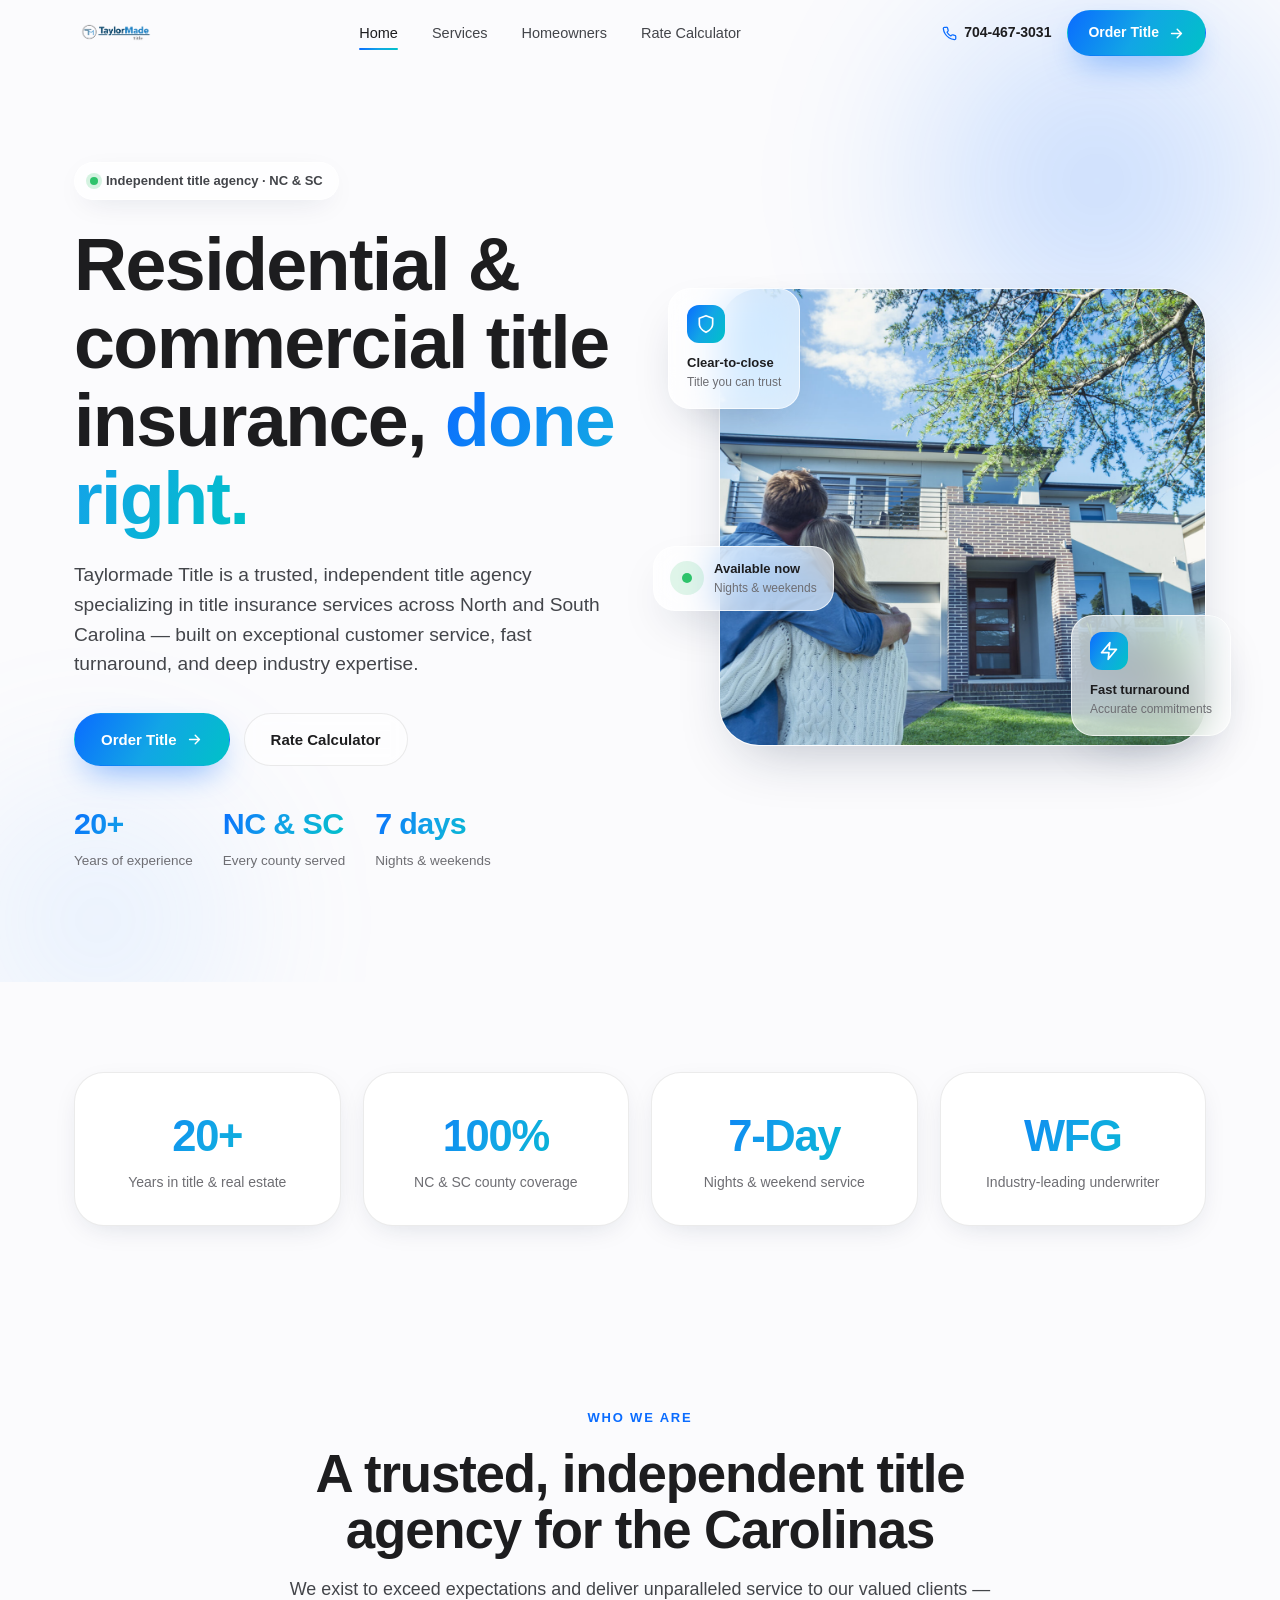
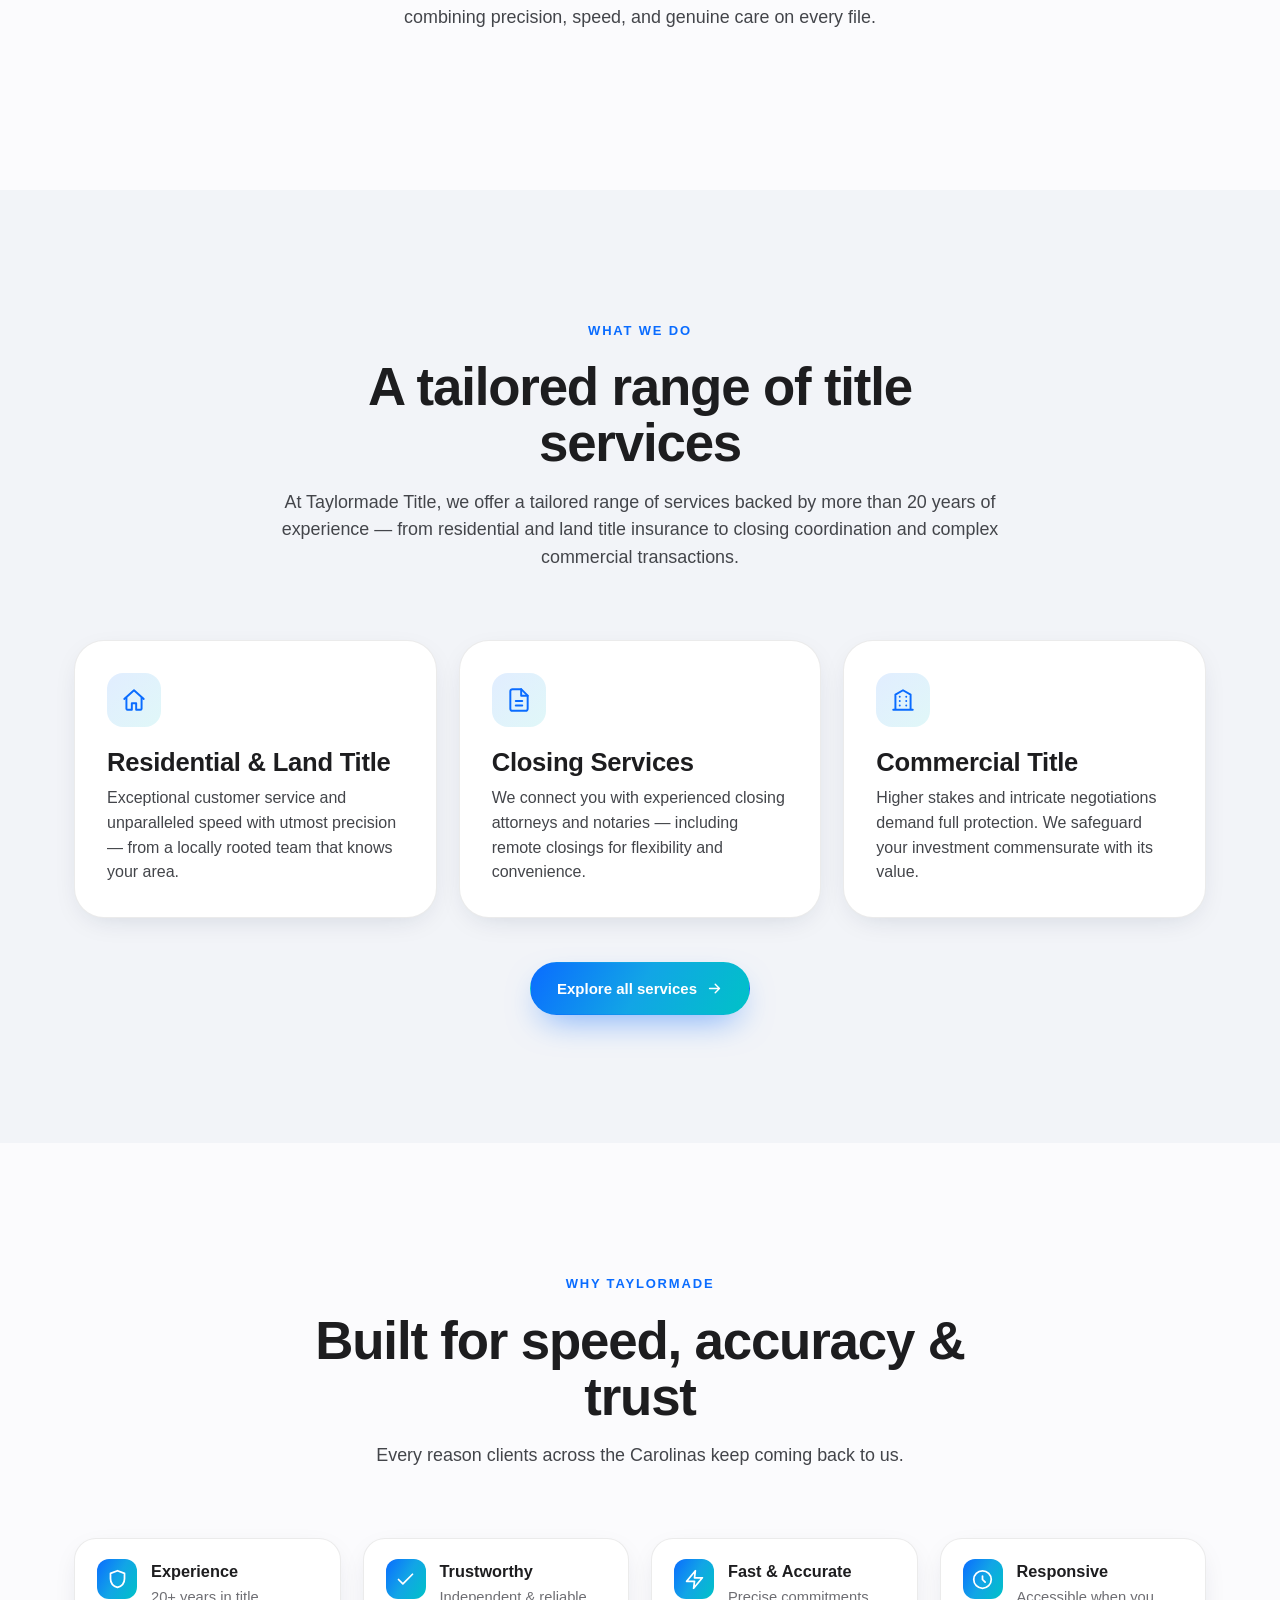
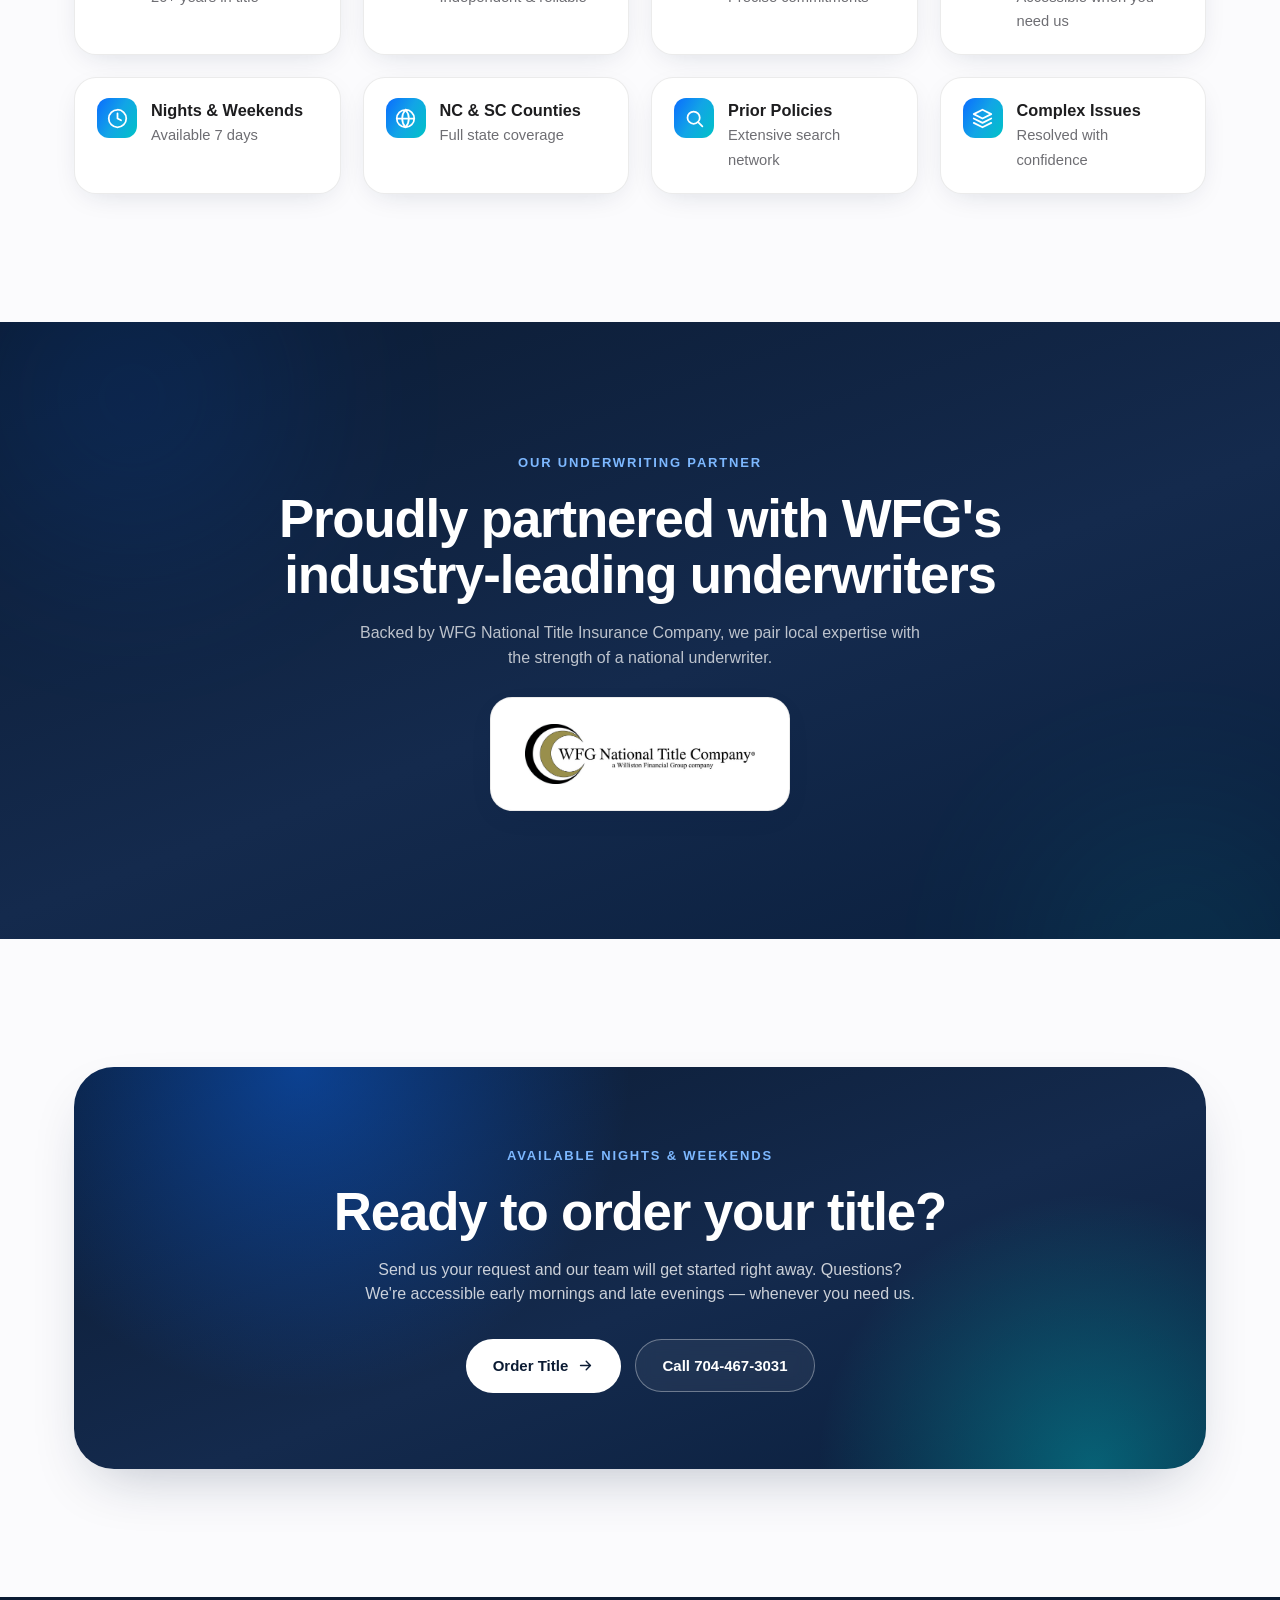
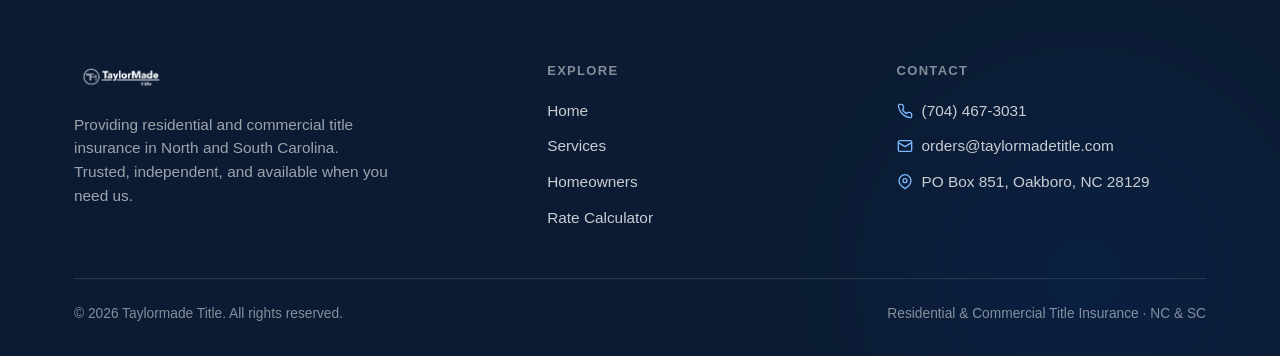
==== index.html @ fa23f87e "Rebuild Taylormade Title site — Apple aesthetic, floating dynamic cards Modern static rebuild of tay" ====
<!DOCTYPE html>
<html lang="en">
<head>
<meta charset="UTF-8" />
<meta name="viewport" content="width=device-width, initial-scale=1.0" />
<title>Taylormade Title — Residential &amp; Commercial Title Insurance in NC &amp; SC</title>
<meta name="description" content="Taylormade Title is a trusted, independent title agency providing residential and commercial title insurance across North and South Carolina. Fast, accurate, and available nights and weekends." />
<link rel="preconnect" href="https://rates.wfgnationaltitle.com" />
<link rel="icon" href="assets/img/logo.png" />
<link rel="stylesheet" href="assets/css/style.css" />
</head>
<body>

<!-- NAV -->
<header class="nav">
  <div class="nav__inner">
    <a href="index.html" class="nav__logo" aria-label="Taylormade Title home">
      <img src="assets/img/logo-trans.png" alt="Taylormade Title" />
    </a>
    <nav class="nav__links">
      <a href="index.html" class="active">Home</a>
      <a href="services.html">Services</a>
      <a href="homeowners.html">Homeowners</a>
      <a href="https://rates.wfgnationaltitle.com/" target="_blank" rel="noopener">Rate Calculator</a>
    </nav>
    <div class="nav__cta">
      <a href="tel:7044673031" class="nav__phone">
        <svg viewBox="0 0 24 24" fill="none" stroke="currentColor" stroke-width="2" stroke-linecap="round" stroke-linejoin="round"><path d="M22 16.92v3a2 2 0 0 1-2.18 2 19.79 19.79 0 0 1-8.63-3.07 19.5 19.5 0 0 1-6-6 19.79 19.79 0 0 1-3.07-8.67A2 2 0 0 1 4.11 2h3a2 2 0 0 1 2 1.72 12.84 12.84 0 0 0 .7 2.81 2 2 0 0 1-.45 2.11L8.09 9.91a16 16 0 0 0 6 6l1.27-1.27a2 2 0 0 1 2.11-.45 12.84 12.84 0 0 0 2.81.7A2 2 0 0 1 22 16.92z"/></svg>
        704-467-3031
      </a>
      <a href="mailto:orders@taylormadetitle.com?subject=New Title Request Taylormade Title" class="btn btn--primary btn--sm">
        Order Title
        <svg viewBox="0 0 24 24" fill="none" stroke="currentColor" stroke-width="2" stroke-linecap="round" stroke-linejoin="round"><path d="M5 12h14M13 6l6 6-6 6"/></svg>
      </a>
      <button class="nav__burger" aria-label="Menu"><span></span><span></span><span></span></button>
    </div>
  </div>
</header>

<div class="mobile-menu">
  <a href="index.html">Home</a>
  <a href="services.html">Services</a>
  <a href="homeowners.html">Homeowners</a>
  <a href="https://rates.wfgnationaltitle.com/" target="_blank" rel="noopener">Rate Calculator</a>
  <a href="tel:7044673031">Call 704-467-3031</a>
  <a href="mailto:orders@taylormadetitle.com?subject=New Title Request Taylormade Title" class="btn btn--primary">Order Title</a>
</div>

<!-- HERO -->
<section class="hero">
  <div class="blob blob--a anim-float" style="top:-8%;right:-6%;"></div>
  <div class="blob blob--c anim-float delay" style="bottom:-14%;left:-8%;"></div>
  <div class="wrap">
    <div class="hero__grid">
      <div class="hero__copy" data-reveal>
        <span class="hero__badge"><span class="dot"></span>Independent title agency · NC &amp; SC</span>
        <h1>Residential &amp; commercial title insurance, <span class="text-grad">done right.</span></h1>
        <p class="hero__sub">Taylormade Title is a trusted, independent title agency specializing in title insurance services across North and South Carolina — built on exceptional customer service, fast turnaround, and deep industry expertise.</p>
        <div class="hero__actions">
          <a href="mailto:orders@taylormadetitle.com?subject=New Title Request Taylormade Title" class="btn btn--primary">
            Order Title
            <svg viewBox="0 0 24 24" fill="none" stroke="currentColor" stroke-width="2" stroke-linecap="round" stroke-linejoin="round"><path d="M5 12h14M13 6l6 6-6 6"/></svg>
          </a>
          <a href="https://rates.wfgnationaltitle.com/" target="_blank" rel="noopener" class="btn btn--ghost">Rate Calculator</a>
        </div>
        <div class="hero__meta">
          <div class="stat"><b class="text-grad">20+</b><span>Years of experience</span></div>
          <div class="stat"><b class="text-grad">NC &amp; SC</b><span>Every county served</span></div>
          <div class="stat"><b class="text-grad">7 days</b><span>Nights &amp; weekends</span></div>
        </div>
      </div>

      <div class="hero__visual d2" data-reveal>
        <div class="hero__img-card" data-parallax="14">
          <img src="assets/img/hero-house.jpg" alt="Couple standing in front of their new home" />
        </div>
        <div class="float-card fc-1 anim-float" data-parallax="26">
          <div class="fc-ico"><svg viewBox="0 0 24 24" fill="none" stroke="currentColor" stroke-width="2" stroke-linecap="round" stroke-linejoin="round"><path d="M12 22s8-4 8-10V5l-8-3-8 3v7c0 6 8 10 8 10z"/></svg></div>
          <div class="fc-title">Clear-to-close</div>
          <div class="fc-sub">Title you can trust</div>
        </div>
        <div class="float-card fc-2 anim-float delay" data-parallax="22">
          <div class="fc-ico"><svg viewBox="0 0 24 24" fill="none" stroke="currentColor" stroke-width="2" stroke-linecap="round" stroke-linejoin="round"><path d="M13 2 3 14h9l-1 8 10-12h-9l1-8z"/></svg></div>
          <div class="fc-title">Fast turnaround</div>
          <div class="fc-sub">Accurate commitments</div>
        </div>
        <div class="float-card fc-3 anim-float" data-parallax="18">
          <div class="pulse"><i></i></div>
          <div><div class="fc-title">Available now</div><div class="fc-sub">Nights &amp; weekends</div></div>
        </div>
      </div>
    </div>
  </div>
</section>

<!-- TRUST STATS -->
<section class="section section--tight">
  <div class="wrap">
    <div class="stats">
      <div class="stat-card" data-reveal><b class="text-grad">20+</b><span>Years in title &amp; real estate</span></div>
      <div class="stat-card d1" data-reveal><b class="text-grad">100%</b><span>NC &amp; SC county coverage</span></div>
      <div class="stat-card d2" data-reveal><b class="text-grad">7-Day</b><span>Nights &amp; weekend service</span></div>
      <div class="stat-card d3" data-reveal><b class="text-grad">WFG</b><span>Industry-leading underwriter</span></div>
    </div>
  </div>
</section>

<!-- INTRO / MISSION -->
<section class="section section--tight">
  <div class="wrap">
    <div class="section-head" data-reveal>
      <span class="eyebrow">Who we are</span>
      <h2>A trusted, independent title agency for the Carolinas</h2>
      <p>We exist to exceed expectations and deliver unparalleled service to our valued clients — combining precision, speed, and genuine care on every file.</p>
    </div>
  </div>
</section>

<!-- SERVICES PREVIEW -->
<section class="section" style="background:var(--bg-2);">
  <div class="wrap">
    <div class="section-head" data-reveal>
      <span class="eyebrow">What we do</span>
      <h2>A tailored range of title services</h2>
      <p>At Taylormade Title, we offer a tailored range of services backed by more than 20 years of experience — from residential and land title insurance to closing coordination and complex commercial transactions.</p>
    </div>
    <div class="grid grid-3">
      <a href="services.html" class="card" data-reveal>
        <div class="card__ico"><svg viewBox="0 0 24 24" fill="none" stroke="currentColor" stroke-width="1.8" stroke-linecap="round" stroke-linejoin="round"><path d="m3 11 9-8 9 8"/><path d="M5 10v10a1 1 0 0 0 1 1h4v-6h4v6h4a1 1 0 0 0 1-1V10"/></svg></div>
        <h3>Residential &amp; Land Title</h3>
        <p>Exceptional customer service and unparalleled speed with utmost precision — from a locally rooted team that knows your area.</p>
      </a>
      <a href="services.html" class="card d1" data-reveal>
        <div class="card__ico"><svg viewBox="0 0 24 24" fill="none" stroke="currentColor" stroke-width="1.8" stroke-linecap="round" stroke-linejoin="round"><path d="M14 2H6a2 2 0 0 0-2 2v16a2 2 0 0 0 2 2h12a2 2 0 0 0 2-2V8z"/><path d="M14 2v6h6M9 13h6M9 17h6"/></svg></div>
        <h3>Closing Services</h3>
        <p>We connect you with experienced closing attorneys and notaries — including remote closings for flexibility and convenience.</p>
      </a>
      <a href="services.html" class="card d2" data-reveal>
        <div class="card__ico"><svg viewBox="0 0 24 24" fill="none" stroke="currentColor" stroke-width="1.8" stroke-linecap="round" stroke-linejoin="round"><path d="M3 21h18M5 21V7l7-4 7 4v14M9 9h.01M15 9h.01M9 13h.01M15 13h.01M9 17h.01M15 17h.01"/></svg></div>
        <h3>Commercial Title</h3>
        <p>Higher stakes and intricate negotiations demand full protection. We safeguard your investment commensurate with its value.</p>
      </a>
    </div>
    <div style="text-align:center;margin-top:44px;" data-reveal>
      <a href="services.html" class="btn btn--primary">Explore all services
        <svg viewBox="0 0 24 24" fill="none" stroke="currentColor" stroke-width="2" stroke-linecap="round" stroke-linejoin="round"><path d="M5 12h14M13 6l6 6-6 6"/></svg>
      </a>
    </div>
  </div>
</section>

<!-- WHY CHOOSE -->
<section class="section">
  <div class="wrap">
    <div class="section-head" data-reveal>
      <span class="eyebrow">Why Taylormade</span>
      <h2>Built for speed, accuracy &amp; trust</h2>
      <p>Every reason clients across the Carolinas keep coming back to us.</p>
    </div>
    <div class="grid grid-4">
      <div class="feature" data-reveal>
        <div class="feature__ico"><svg viewBox="0 0 24 24" fill="none" stroke="currentColor" stroke-width="2" stroke-linecap="round" stroke-linejoin="round"><path d="M12 2 4 5v6c0 5 3.4 8.6 8 10 4.6-1.4 8-5 8-10V5l-8-3z"/></svg></div>
        <div><b>Experience</b><span>20+ years in title</span></div>
      </div>
      <div class="feature d1" data-reveal>
        <div class="feature__ico"><svg viewBox="0 0 24 24" fill="none" stroke="currentColor" stroke-width="2" stroke-linecap="round" stroke-linejoin="round"><path d="M20 6 9 17l-5-5"/></svg></div>
        <div><b>Trustworthy</b><span>Independent &amp; reliable</span></div>
      </div>
      <div class="feature d2" data-reveal>
        <div class="feature__ico"><svg viewBox="0 0 24 24" fill="none" stroke="currentColor" stroke-width="2" stroke-linecap="round" stroke-linejoin="round"><path d="M13 2 3 14h9l-1 8 10-12h-9l1-8z"/></svg></div>
        <div><b>Fast &amp; Accurate</b><span>Precise commitments</span></div>
      </div>
      <div class="feature d3" data-reveal>
        <div class="feature__ico"><svg viewBox="0 0 24 24" fill="none" stroke="currentColor" stroke-width="2" stroke-linecap="round" stroke-linejoin="round"><path d="M12 8v4l3 3M12 22a10 10 0 1 0 0-20 10 10 0 0 0 0 20z"/></svg></div>
        <div><b>Responsive</b><span>Accessible when you need us</span></div>
      </div>
      <div class="feature" data-reveal>
        <div class="feature__ico"><svg viewBox="0 0 24 24" fill="none" stroke="currentColor" stroke-width="2" stroke-linecap="round" stroke-linejoin="round"><path d="M12 2a10 10 0 1 0 0 20 10 10 0 0 0 0-20zM12 6v6l4 2"/></svg></div>
        <div><b>Nights &amp; Weekends</b><span>Available 7 days</span></div>
      </div>
      <div class="feature d1" data-reveal>
        <div class="feature__ico"><svg viewBox="0 0 24 24" fill="none" stroke="currentColor" stroke-width="2" stroke-linecap="round" stroke-linejoin="round"><path d="M12 2a10 10 0 1 0 0 20 10 10 0 0 0 0-20zM2 12h20M12 2a15 15 0 0 1 0 20 15 15 0 0 1 0-20z"/></svg></div>
        <div><b>NC &amp; SC Counties</b><span>Full state coverage</span></div>
      </div>
      <div class="feature d2" data-reveal>
        <div class="feature__ico"><svg viewBox="0 0 24 24" fill="none" stroke="currentColor" stroke-width="2" stroke-linecap="round" stroke-linejoin="round"><circle cx="11" cy="11" r="7"/><path d="m21 21-4.3-4.3"/></svg></div>
        <div><b>Prior Policies</b><span>Extensive search network</span></div>
      </div>
      <div class="feature d3" data-reveal>
        <div class="feature__ico"><svg viewBox="0 0 24 24" fill="none" stroke="currentColor" stroke-width="2" stroke-linecap="round" stroke-linejoin="round"><path d="M12 2 2 7l10 5 10-5-10-5zM2 17l10 5 10-5M2 12l10 5 10-5"/></svg></div>
        <div><b>Complex Issues</b><span>Resolved with confidence</span></div>
      </div>
    </div>
  </div>
</section>

<!-- WFG PARTNER -->
<section class="section band">
  <div class="blob blob--a" style="top:-30%;left:-10%;opacity:.3;"></div>
  <div class="blob blob--b" style="bottom:-40%;right:-10%;opacity:.3;"></div>
  <div class="wrap">
    <div class="partner" data-reveal>
      <span class="eyebrow eyebrow--light">Our underwriting partner</span>
      <h2>Proudly partnered with WFG's<br>industry-leading underwriters</h2>
      <p style="max-width:560px;margin:18px auto 0;">Backed by WFG National Title Insurance Company, we pair local expertise with the strength of a national underwriter.</p>
      <div class="partner__logo"><img src="assets/img/wfg.jpg" alt="WFG National Title Insurance Company" /></div>
    </div>
  </div>
</section>

<!-- CTA -->
<section class="section">
  <div class="wrap">
    <div class="cta-card" data-reveal>
      <span class="eyebrow eyebrow--light">Available nights &amp; weekends</span>
      <h2>Ready to order your title?</h2>
      <p>Send us your request and our team will get started right away. Questions? We're accessible early mornings and late evenings — whenever you need us.</p>
      <div class="cta-actions">
        <a href="mailto:orders@taylormadetitle.com?subject=New Title Request Taylormade Title" class="btn btn--light">
          Order Title
          <svg viewBox="0 0 24 24" fill="none" stroke="currentColor" stroke-width="2" stroke-linecap="round" stroke-linejoin="round"><path d="M5 12h14M13 6l6 6-6 6"/></svg>
        </a>
        <a href="tel:7044673031" class="btn btn--outline-light">Call 704-467-3031</a>
      </div>
    </div>
  </div>
</section>

<!-- FOOTER -->
<footer class="footer">
  <div class="blob blob--a" style="bottom:-50%;right:-5%;opacity:.18;"></div>
  <div class="wrap">
    <div class="footer__grid">
      <div>
        <div class="footer__logo"><img src="assets/img/logo-white.png" alt="Taylormade Title" /></div>
        <p>Providing residential and commercial title insurance in North and South Carolina. Trusted, independent, and available when you need us.</p>
      </div>
      <div>
        <h4>Explore</h4>
        <div class="footer__links">
          <a href="index.html">Home</a>
          <a href="services.html">Services</a>
          <a href="homeowners.html">Homeowners</a>
          <a href="https://rates.wfgnationaltitle.com/" target="_blank" rel="noopener">Rate Calculator</a>
        </div>
      </div>
      <div>
        <h4>Contact</h4>
        <div class="footer__contact">
          <a href="tel:7044673031"><svg viewBox="0 0 24 24" fill="none" stroke="currentColor" stroke-width="2" stroke-linecap="round" stroke-linejoin="round"><path d="M22 16.92v3a2 2 0 0 1-2.18 2 19.79 19.79 0 0 1-8.63-3.07 19.5 19.5 0 0 1-6-6 19.79 19.79 0 0 1-3.07-8.67A2 2 0 0 1 4.11 2h3a2 2 0 0 1 2 1.72 12.84 12.84 0 0 0 .7 2.81 2 2 0 0 1-.45 2.11L8.09 9.91a16 16 0 0 0 6 6l1.27-1.27a2 2 0 0 1 2.11-.45 12.84 12.84 0 0 0 2.81.7A2 2 0 0 1 22 16.92z"/></svg>(704) 467-3031</a>
          <a href="mailto:orders@taylormadetitle.com"><svg viewBox="0 0 24 24" fill="none" stroke="currentColor" stroke-width="2" stroke-linecap="round" stroke-linejoin="round"><rect x="2" y="4" width="20" height="16" rx="2"/><path d="m22 7-10 6L2 7"/></svg>orders@taylormadetitle.com</a>
          <span><svg viewBox="0 0 24 24" fill="none" stroke="currentColor" stroke-width="2" stroke-linecap="round" stroke-linejoin="round"><path d="M21 10c0 6-9 12-9 12s-9-6-9-12a9 9 0 0 1 18 0z"/><circle cx="12" cy="10" r="3"/></svg>PO Box 851, Oakboro, NC 28129</span>
        </div>
      </div>
    </div>
    <div class="footer__bottom">
      <span>© <span id="year">2026</span> Taylormade Title. All rights reserved.</span>
      <span>Residential &amp; Commercial Title Insurance · NC &amp; SC</span>
    </div>
  </div>
</footer>

<script src="assets/js/main.js"></script>
</body>
</html>
---- assets/css/style.css ----
/* =========================================================
   Taylormade Title — Design System
   Apple-inspired · floating glass cards · soft motion
   ========================================================= */

:root {
  /* Palette */
  --ink:        #1d1d1f;
  --ink-soft:   #43454a;
  --muted:      #6e6e73;
  --line:       rgba(0, 0, 0, 0.08);
  --bg:         #fbfbfd;
  --bg-2:       #f2f4f8;
  --white:      #ffffff;

  --brand:      #0a6cff;
  --brand-2:    #00b3c8;
  --brand-deep: #063a8c;
  --navy:       #0b1b33;

  --grad-brand: linear-gradient(120deg, #0a6cff 0%, #12a5e6 50%, #00c2c7 100%);
  --grad-ink:   linear-gradient(160deg, #0b1b33 0%, #142a4d 55%, #0a1f3d 100%);

  /* Glass */
  --glass-bg:     rgba(255, 255, 255, 0.65);
  --glass-brd:    rgba(255, 255, 255, 0.7);
  --glass-shadow: 0 20px 50px -20px rgba(16, 32, 64, 0.28);

  /* Radius & motion */
  --r-sm: 14px;
  --r:    22px;
  --r-lg: 30px;
  --r-xl: 40px;
  --ease: cubic-bezier(0.22, 1, 0.36, 1);
  --shadow-card: 0 24px 60px -24px rgba(16, 32, 64, 0.30);
  --shadow-soft: 0 8px 30px -12px rgba(16, 32, 64, 0.18);

  --maxw: 1180px;
  --nav-h: 66px;
}

/* ---------- Reset ---------- */
* { margin: 0; padding: 0; box-sizing: border-box; }
html { scroll-behavior: smooth; -webkit-text-size-adjust: 100%; }
body {
  font-family: -apple-system, BlinkMacSystemFont, "SF Pro Display", "Segoe UI",
               Roboto, Helvetica, Arial, sans-serif;
  color: var(--ink);
  background: var(--bg);
  line-height: 1.55;
  -webkit-font-smoothing: antialiased;
  text-rendering: optimizeLegibility;
  overflow-x: hidden;
}
img { display: block; max-width: 100%; }
a { color: inherit; text-decoration: none; }
button { font-family: inherit; cursor: pointer; }

/* ---------- Layout ---------- */
.wrap { width: 100%; max-width: var(--maxw); margin: 0 auto; padding: 0 24px; }
.section { position: relative; padding: clamp(70px, 10vw, 130px) 0; }
.section--tight { padding: clamp(48px, 7vw, 90px) 0; }

.eyebrow {
  display: inline-block;
  font-size: 13px; font-weight: 600; letter-spacing: 0.14em;
  text-transform: uppercase;
  color: var(--brand);
  margin-bottom: 18px;
}
.eyebrow--light { color: #7db8ff; }

h1, h2, h3 { letter-spacing: -0.022em; line-height: 1.06; font-weight: 700; }
h1 { font-size: clamp(2.5rem, 6vw, 4.6rem); }
h2 { font-size: clamp(2rem, 4.4vw, 3.3rem); }
h3 { font-size: clamp(1.25rem, 2.2vw, 1.6rem); letter-spacing: -0.01em; }
p  { color: var(--ink-soft); font-size: clamp(1rem, 1.2vw, 1.12rem); }

.lead { font-size: clamp(1.1rem, 1.5vw, 1.3rem); color: var(--ink-soft); }
.section-head { max-width: 720px; margin: 0 auto clamp(40px, 6vw, 68px); text-align: center; }
.section-head p { margin-top: 18px; font-size: clamp(1.05rem, 1.4vw, 1.22rem); }
.text-grad {
  background: var(--grad-brand);
  -webkit-background-clip: text; background-clip: text;
  -webkit-text-fill-color: transparent; color: transparent;
}

/* ---------- Buttons ---------- */
.btn {
  display: inline-flex; align-items: center; gap: 9px;
  padding: 14px 26px; border-radius: 999px;
  font-size: 15px; font-weight: 600; border: 1px solid transparent;
  transition: transform .35s var(--ease), box-shadow .35s var(--ease),
              background .3s var(--ease), color .3s var(--ease);
  white-space: nowrap;
}
.btn svg { width: 17px; height: 17px; transition: transform .35s var(--ease); }
.btn:hover svg { transform: translateX(3px); }
.btn--primary {
  color: #fff; background: var(--grad-brand);
  box-shadow: 0 14px 34px -12px rgba(10, 108, 255, 0.6);
}
.btn--primary:hover { transform: translateY(-3px); box-shadow: 0 22px 44px -14px rgba(10, 108, 255, 0.7); }
.btn--ghost { color: var(--ink); background: rgba(255,255,255,0.6); border-color: var(--line); backdrop-filter: blur(8px); }
.btn--ghost:hover { transform: translateY(-3px); box-shadow: var(--shadow-soft); }
.btn--light { color: var(--navy); background: #fff; }
.btn--light:hover { transform: translateY(-3px); box-shadow: 0 20px 40px -14px rgba(0,0,0,0.4); }
.btn--outline-light { color: #fff; border-color: rgba(255,255,255,0.35); background: rgba(255,255,255,0.06); backdrop-filter: blur(8px); }
.btn--outline-light:hover { transform: translateY(-3px); background: rgba(255,255,255,0.14); }
.btn--sm { padding: 11px 20px; font-size: 14px; }

/* ---------- Navbar ---------- */
.nav {
  position: fixed; top: 0; left: 0; right: 0; z-index: 100;
  height: var(--nav-h);
  display: flex; align-items: center;
  transition: background .4s var(--ease), box-shadow .4s var(--ease), backdrop-filter .4s var(--ease);
}
.nav__inner {
  width: 100%; max-width: var(--maxw); margin: 0 auto; padding: 0 24px;
  display: flex; align-items: center; justify-content: space-between; gap: 18px;
}
.nav.scrolled {
  background: rgba(251, 251, 253, 0.78);
  backdrop-filter: saturate(180%) blur(20px);
  -webkit-backdrop-filter: saturate(180%) blur(20px);
  box-shadow: 0 1px 0 rgba(0,0,0,0.06);
}
.nav__logo { display: flex; align-items: center; }
.nav__logo img { height: 30px; width: auto; }
.nav__links { display: flex; align-items: center; gap: 34px; }
.nav__links a {
  font-size: 14.5px; font-weight: 500; color: var(--ink-soft);
  position: relative; transition: color .25s var(--ease);
}
.nav__links a::after {
  content: ""; position: absolute; left: 0; bottom: -6px; height: 2px; width: 0;
  background: var(--grad-brand); border-radius: 2px; transition: width .3s var(--ease);
}
.nav__links a:hover, .nav__links a.active { color: var(--ink); }
.nav__links a:hover::after, .nav__links a.active::after { width: 100%; }
.nav__cta { display: flex; align-items: center; gap: 16px; }
.nav__phone { display: inline-flex; align-items: center; gap: 7px; font-size: 14px; font-weight: 600; color: var(--ink); }
.nav__phone svg { width: 15px; height: 15px; color: var(--brand); }
.nav__burger {
  display: none; width: 42px; height: 42px; border-radius: 12px;
  background: rgba(255,255,255,0.6); border: 1px solid var(--line);
  flex-direction: column; align-items: center; justify-content: center; gap: 5px;
}
.nav__burger span { width: 18px; height: 2px; background: var(--ink); border-radius: 2px; transition: .3s var(--ease); }
.nav.open .nav__burger span:nth-child(1) { transform: translateY(7px) rotate(45deg); }
.nav.open .nav__burger span:nth-child(2) { opacity: 0; }
.nav.open .nav__burger span:nth-child(3) { transform: translateY(-7px) rotate(-45deg); }

/* Mobile menu */
.mobile-menu {
  position: fixed; inset: var(--nav-h) 0 auto 0; z-index: 99;
  background: rgba(251,251,253,0.96); backdrop-filter: blur(24px);
  padding: 24px; display: flex; flex-direction: column; gap: 4px;
  transform: translateY(-140%); transition: transform .5s var(--ease);
  box-shadow: var(--shadow-soft); border-bottom: 1px solid var(--line);
}
.mobile-menu.open { transform: translateY(0); }
.mobile-menu a { padding: 14px 8px; font-size: 18px; font-weight: 500; border-bottom: 1px solid var(--line); }
.mobile-menu .btn { margin-top: 16px; justify-content: center; }

/* ---------- Backdrop blobs ---------- */
.blob { position: absolute; border-radius: 50%; filter: blur(70px); opacity: 0.5; z-index: 0; pointer-events: none; }
.blob--a { width: 520px; height: 520px; background: radial-gradient(circle, rgba(10,108,255,0.5), transparent 70%); }
.blob--b { width: 460px; height: 460px; background: radial-gradient(circle, rgba(0,194,199,0.42), transparent 70%); }
.blob--c { width: 400px; height: 400px; background: radial-gradient(circle, rgba(125,184,255,0.4), transparent 70%); }

/* ---------- HERO ---------- */
.hero { position: relative; padding-top: calc(var(--nav-h) + clamp(48px, 8vw, 96px)); padding-bottom: clamp(60px, 9vw, 110px); overflow: hidden; }
.hero__grid { display: grid; grid-template-columns: 1.05fr 0.95fr; gap: clamp(32px, 5vw, 70px); align-items: center; position: relative; z-index: 2; }
.hero__badge {
  display: inline-flex; align-items: center; gap: 8px; padding: 8px 15px; margin-bottom: 26px;
  background: rgba(255,255,255,0.7); border: 1px solid var(--glass-brd); border-radius: 999px;
  font-size: 13px; font-weight: 600; color: var(--ink-soft); box-shadow: var(--shadow-soft);
  backdrop-filter: blur(10px);
}
.hero__badge .dot { width: 8px; height: 8px; border-radius: 50%; background: #2ec36b; box-shadow: 0 0 0 4px rgba(46,195,107,0.2); }
.hero h1 { margin-bottom: 22px; }
.hero__sub { font-size: clamp(1.08rem, 1.5vw, 1.28rem); color: var(--ink-soft); max-width: 540px; margin-bottom: 34px; }
.hero__actions { display: flex; flex-wrap: wrap; gap: 14px; align-items: center; }
.hero__meta { margin-top: 34px; display: flex; gap: 30px; flex-wrap: wrap; }
.hero__meta .stat b { display: block; font-size: 1.9rem; font-weight: 700; letter-spacing: -0.02em; }
.hero__meta .stat span { font-size: 13.5px; color: var(--muted); }

/* Hero visual — floating stacked cards */
.hero__visual { position: relative; height: clamp(360px, 42vw, 520px); }
.hero__img-card {
  position: absolute; inset: 6% 0 6% 4%; border-radius: var(--r-xl); overflow: hidden;
  box-shadow: var(--shadow-card); border: 1px solid rgba(255,255,255,0.6);
  will-change: transform;
}
.hero__img-card img { width: 100%; height: 100%; object-fit: cover; }
.float-card {
  position: absolute; background: var(--glass-bg); backdrop-filter: blur(18px) saturate(160%);
  -webkit-backdrop-filter: blur(18px) saturate(160%);
  border: 1px solid var(--glass-brd); border-radius: var(--r);
  box-shadow: var(--glass-shadow); padding: 16px 18px; z-index: 3; will-change: transform;
}
.float-card .fc-title { font-size: 13px; font-weight: 700; color: var(--ink); }
.float-card .fc-sub { font-size: 12px; color: var(--muted); }
.float-card .fc-ico {
  width: 38px; height: 38px; border-radius: 12px; display: grid; place-items: center;
  background: var(--grad-brand); color: #fff; margin-bottom: 10px;
}
.float-card .fc-ico svg { width: 20px; height: 20px; }
.fc-1 { top: 6%; left: -6%; }
.fc-2 { bottom: 8%; right: -5%; }
.fc-3 { bottom: 32%; left: -9%; display: flex; align-items: center; gap: 10px; padding: 12px 16px; }
.fc-3 .pulse { width: 34px; height: 34px; border-radius: 50%; background: rgba(46,195,107,0.15); display: grid; place-items: center; }
.fc-3 .pulse i { width: 10px; height: 10px; border-radius: 50%; background: #2ec36b; }

@media (hover: hover) {
  .hero:hover .fc-1 { transform: translateY(-8px); }
  .hero:hover .fc-2 { transform: translateY(8px); }
}

/* Floating animation */
@keyframes floaty { 0%,100% { transform: translateY(0); } 50% { transform: translateY(-12px); } }
.anim-float { animation: floaty 6s ease-in-out infinite; }
.anim-float.delay { animation-delay: -3s; }

/* ---------- Card grids ---------- */
.grid { display: grid; gap: 22px; }
.grid-2 { grid-template-columns: repeat(2, 1fr); }
.grid-3 { grid-template-columns: repeat(3, 1fr); }
.grid-4 { grid-template-columns: repeat(4, 1fr); }

.card {
  position: relative; background: var(--white); border: 1px solid var(--line);
  border-radius: var(--r-lg); padding: 32px; box-shadow: var(--shadow-soft);
  transition: transform .5s var(--ease), box-shadow .5s var(--ease), border-color .5s var(--ease);
  overflow: hidden; z-index: 1;
}
.card::before {
  content: ""; position: absolute; inset: 0; border-radius: inherit; padding: 1px;
  background: var(--grad-brand); -webkit-mask: linear-gradient(#fff 0 0) content-box, linear-gradient(#fff 0 0);
  -webkit-mask-composite: xor; mask-composite: exclude; opacity: 0; transition: opacity .5s var(--ease);
}
.card:hover { transform: translateY(-8px); box-shadow: var(--shadow-card); }
.card:hover::before { opacity: 1; }
.card__ico {
  width: 54px; height: 54px; border-radius: 16px; display: grid; place-items: center;
  background: linear-gradient(135deg, rgba(10,108,255,0.12), rgba(0,194,199,0.12));
  color: var(--brand); margin-bottom: 22px;
}
.card__ico svg { width: 26px; height: 26px; }
.card h3 { margin-bottom: 10px; }
.card p { font-size: 1rem; }

/* Feature (why-choose) chips */
.feature {
  display: flex; align-items: flex-start; gap: 14px; padding: 20px 22px;
  background: var(--white); border: 1px solid var(--line); border-radius: var(--r);
  box-shadow: var(--shadow-soft); transition: transform .45s var(--ease), box-shadow .45s var(--ease);
}
.feature:hover { transform: translateY(-6px); box-shadow: var(--shadow-card); }
.feature__ico {
  flex: 0 0 auto; width: 40px; height: 40px; border-radius: 12px; display: grid; place-items: center;
  background: var(--grad-brand); color: #fff;
}
.feature__ico svg { width: 21px; height: 21px; }
.feature b { font-size: 1.02rem; font-weight: 650; display: block; }
.feature span { font-size: 0.92rem; color: var(--muted); }

/* ---------- Split / alternating media ---------- */
.split { display: grid; grid-template-columns: 1fr 1fr; gap: clamp(34px, 5vw, 72px); align-items: center; }
.split--rev .split__media { order: 2; }
.split__media {
  position: relative; border-radius: var(--r-xl); overflow: hidden; box-shadow: var(--shadow-card);
  border: 1px solid rgba(255,255,255,0.6); aspect-ratio: 4/3;
}
.split__media img { width: 100%; height: 100%; object-fit: cover; transition: transform 1.1s var(--ease); }
.split__media:hover img { transform: scale(1.05); }
.split__body h2 { margin-bottom: 20px; }
.split__body p { margin-bottom: 16px; }
.badge-pill {
  position: absolute; bottom: 18px; left: 18px; padding: 10px 16px; border-radius: 999px;
  background: rgba(255,255,255,0.8); backdrop-filter: blur(12px); border: 1px solid var(--glass-brd);
  font-size: 13px; font-weight: 700; color: var(--navy); box-shadow: var(--shadow-soft);
}

/* Check list */
.checklist { list-style: none; display: grid; gap: 14px; margin-top: 8px; }
.checklist li { display: flex; align-items: flex-start; gap: 12px; font-size: 1.04rem; color: var(--ink-soft); }
.checklist li svg { flex: 0 0 auto; width: 22px; height: 22px; color: var(--brand); margin-top: 2px; }
.checklist--tight li { font-size: 1rem; }

/* ---------- Dark band / CTA ---------- */
.band { position: relative; overflow: hidden; background: var(--grad-ink); color: #fff; }
.band .eyebrow { color: #7db8ff; }
.band h2 { color: #fff; }
.band p { color: rgba(255,255,255,0.72); }
.band .wrap { position: relative; z-index: 2; }

.cta-card {
  position: relative; overflow: hidden; border-radius: var(--r-xl); padding: clamp(40px, 6vw, 76px);
  background: var(--grad-ink); color: #fff; text-align: center; box-shadow: var(--shadow-card);
}
.cta-card::after {
  content: ""; position: absolute; inset: 0; z-index: 0;
  background: radial-gradient(600px circle at 20% 0%, rgba(10,108,255,0.45), transparent 55%),
              radial-gradient(500px circle at 90% 100%, rgba(0,194,199,0.4), transparent 55%);
}
.cta-card > * { position: relative; z-index: 1; }
.cta-card h2 { color: #fff; margin-bottom: 18px; }
.cta-card p { color: rgba(255,255,255,0.78); max-width: 560px; margin: 0 auto 32px; }
.cta-actions { display: flex; gap: 14px; justify-content: center; flex-wrap: wrap; }

/* Partner / WFG */
.partner { text-align: center; }
.partner__logo {
  max-width: 300px; margin: 26px auto 0; padding: 26px 34px; background: #fff;
  border-radius: var(--r); border: 1px solid var(--line); box-shadow: var(--shadow-soft);
}
.partner__logo img { width: 100%; height: auto; }

/* Stat row */
.stats { display: grid; grid-template-columns: repeat(4, 1fr); gap: 22px; }
.stat-card {
  text-align: center; padding: 30px 20px; border-radius: var(--r-lg);
  background: var(--white); border: 1px solid var(--line); box-shadow: var(--shadow-soft);
  transition: transform .45s var(--ease), box-shadow .45s var(--ease);
}
.stat-card:hover { transform: translateY(-6px); box-shadow: var(--shadow-card); }
.stat-card b { font-size: clamp(2rem, 3.4vw, 2.8rem); font-weight: 700; letter-spacing: -0.03em; display: block; }
.stat-card b .text-grad { display: inline; }
.stat-card span { font-size: 14px; color: var(--muted); font-weight: 500; }

/* Accordion (FAQ / coverage) */
.accordion { max-width: 860px; margin: 0 auto; display: grid; gap: 14px; }
.acc {
  background: var(--white); border: 1px solid var(--line); border-radius: var(--r);
  box-shadow: var(--shadow-soft); overflow: hidden; transition: box-shadow .4s var(--ease);
}
.acc:hover { box-shadow: var(--shadow-card); }
.acc__q {
  width: 100%; text-align: left; padding: 22px 26px; display: flex; align-items: center;
  justify-content: space-between; gap: 18px; background: none; border: none;
  font-size: clamp(1.02rem, 1.5vw, 1.18rem); font-weight: 650; color: var(--ink);
}
.acc__q .ico { flex: 0 0 auto; width: 28px; height: 28px; border-radius: 50%; display: grid; place-items: center; background: var(--bg-2); transition: transform .4s var(--ease), background .3s; }
.acc__q .ico svg { width: 16px; height: 16px; color: var(--brand); }
.acc.open .acc__q .ico { transform: rotate(45deg); background: var(--grad-brand); }
.acc.open .acc__q .ico svg { color: #fff; }
.acc__a { max-height: 0; overflow: hidden; transition: max-height .5s var(--ease); }
.acc__a-inner { padding: 0 26px 24px; }
.acc__a-inner p { margin-bottom: 12px; }
.acc__a-inner p:last-child { margin-bottom: 0; }

/* Two-column coverage cards */
.cover-2 { display: grid; grid-template-columns: 1fr 1fr; gap: 22px; }
.cover-card { padding: 34px; border-radius: var(--r-lg); box-shadow: var(--shadow-soft); border: 1px solid var(--line); }
.cover-card--yes { background: linear-gradient(180deg, #ffffff, #f3f9ff); }
.cover-card--no  { background: linear-gradient(180deg, #ffffff, #fff5f3); }
.cover-card h3 { margin-bottom: 20px; display: flex; align-items: center; gap: 12px; }
.cover-card h3 .tag { width: 30px; height: 30px; border-radius: 9px; display: grid; place-items: center; color: #fff; }
.cover-card--yes .tag { background: #23b26a; }
.cover-card--no  .tag { background: #e06a4f; }
.cover-list { list-style: none; display: grid; gap: 11px; }
.cover-list li { display: flex; align-items: flex-start; gap: 11px; font-size: 0.98rem; color: var(--ink-soft); }
.cover-list li svg { flex: 0 0 auto; width: 19px; height: 19px; margin-top: 3px; }
.cover-card--yes li svg { color: #23b26a; }
.cover-card--no  li svg { color: #e06a4f; }

/* ---------- Footer ---------- */
.footer { background: var(--navy); color: rgba(255,255,255,0.72); padding: 64px 0 32px; position: relative; overflow: hidden; }
.footer__grid { display: grid; grid-template-columns: 1.4fr 1fr 1fr; gap: 40px; position: relative; z-index: 2; }
.footer__logo img { height: 34px; margin-bottom: 18px; }
.footer p { color: rgba(255,255,255,0.6); font-size: 0.96rem; max-width: 320px; }
.footer h4 { font-size: 13px; letter-spacing: 0.1em; text-transform: uppercase; color: rgba(255,255,255,0.5); margin-bottom: 18px; font-weight: 600; }
.footer__links { display: grid; gap: 12px; }
.footer__links a, .footer__contact a, .footer__contact span { color: rgba(255,255,255,0.78); font-size: 0.96rem; transition: color .25s; display: inline-flex; align-items: center; gap: 9px; }
.footer__links a:hover, .footer__contact a:hover { color: #fff; }
.footer__contact { display: grid; gap: 12px; }
.footer__contact svg { width: 16px; height: 16px; color: #7db8ff; flex: 0 0 auto; }
.footer__bottom {
  margin-top: 48px; padding-top: 24px; border-top: 1px solid rgba(255,255,255,0.12);
  display: flex; justify-content: space-between; gap: 16px; flex-wrap: wrap;
  font-size: 0.86rem; color: rgba(255,255,255,0.5); position: relative; z-index: 2;
}

/* ---------- Scroll reveal ---------- */
[data-reveal] { opacity: 0; transform: translateY(28px); transition: opacity .8s var(--ease), transform .8s var(--ease); }
[data-reveal].in { opacity: 1; transform: none; }
[data-reveal].d1 { transition-delay: .08s; }
[data-reveal].d2 { transition-delay: .16s; }
[data-reveal].d3 { transition-delay: .24s; }
[data-reveal].d4 { transition-delay: .32s; }
@media (prefers-reduced-motion: reduce) {
  [data-reveal] { opacity: 1 !important; transform: none !important; }
  .anim-float { animation: none; }
  html { scroll-behavior: auto; }
}

/* ---------- Responsive ---------- */
@media (max-width: 980px) {
  .hero__grid { grid-template-columns: 1fr; }
  .hero__visual { height: clamp(320px, 70vw, 460px); margin-top: 20px; }
  .split, .split--rev .split__media { grid-template-columns: 1fr; order: unset; }
  .split--rev .split__body { order: 2; }
  .grid-3, .grid-4 { grid-template-columns: repeat(2, 1fr); }
  .stats { grid-template-columns: repeat(2, 1fr); }
  .footer__grid { grid-template-columns: 1fr 1fr; }
}
@media (max-width: 720px) {
  .nav__links, .nav__phone { display: none; }
  .nav__burger { display: flex; }
  .grid-2, .grid-3, .grid-4, .cover-2 { grid-template-columns: 1fr; }
  .fc-1, .fc-3 { left: 2%; }
  .fc-2 { right: 2%; }
  .footer__grid { grid-template-columns: 1fr; }
  .hero__meta { gap: 22px; }
}
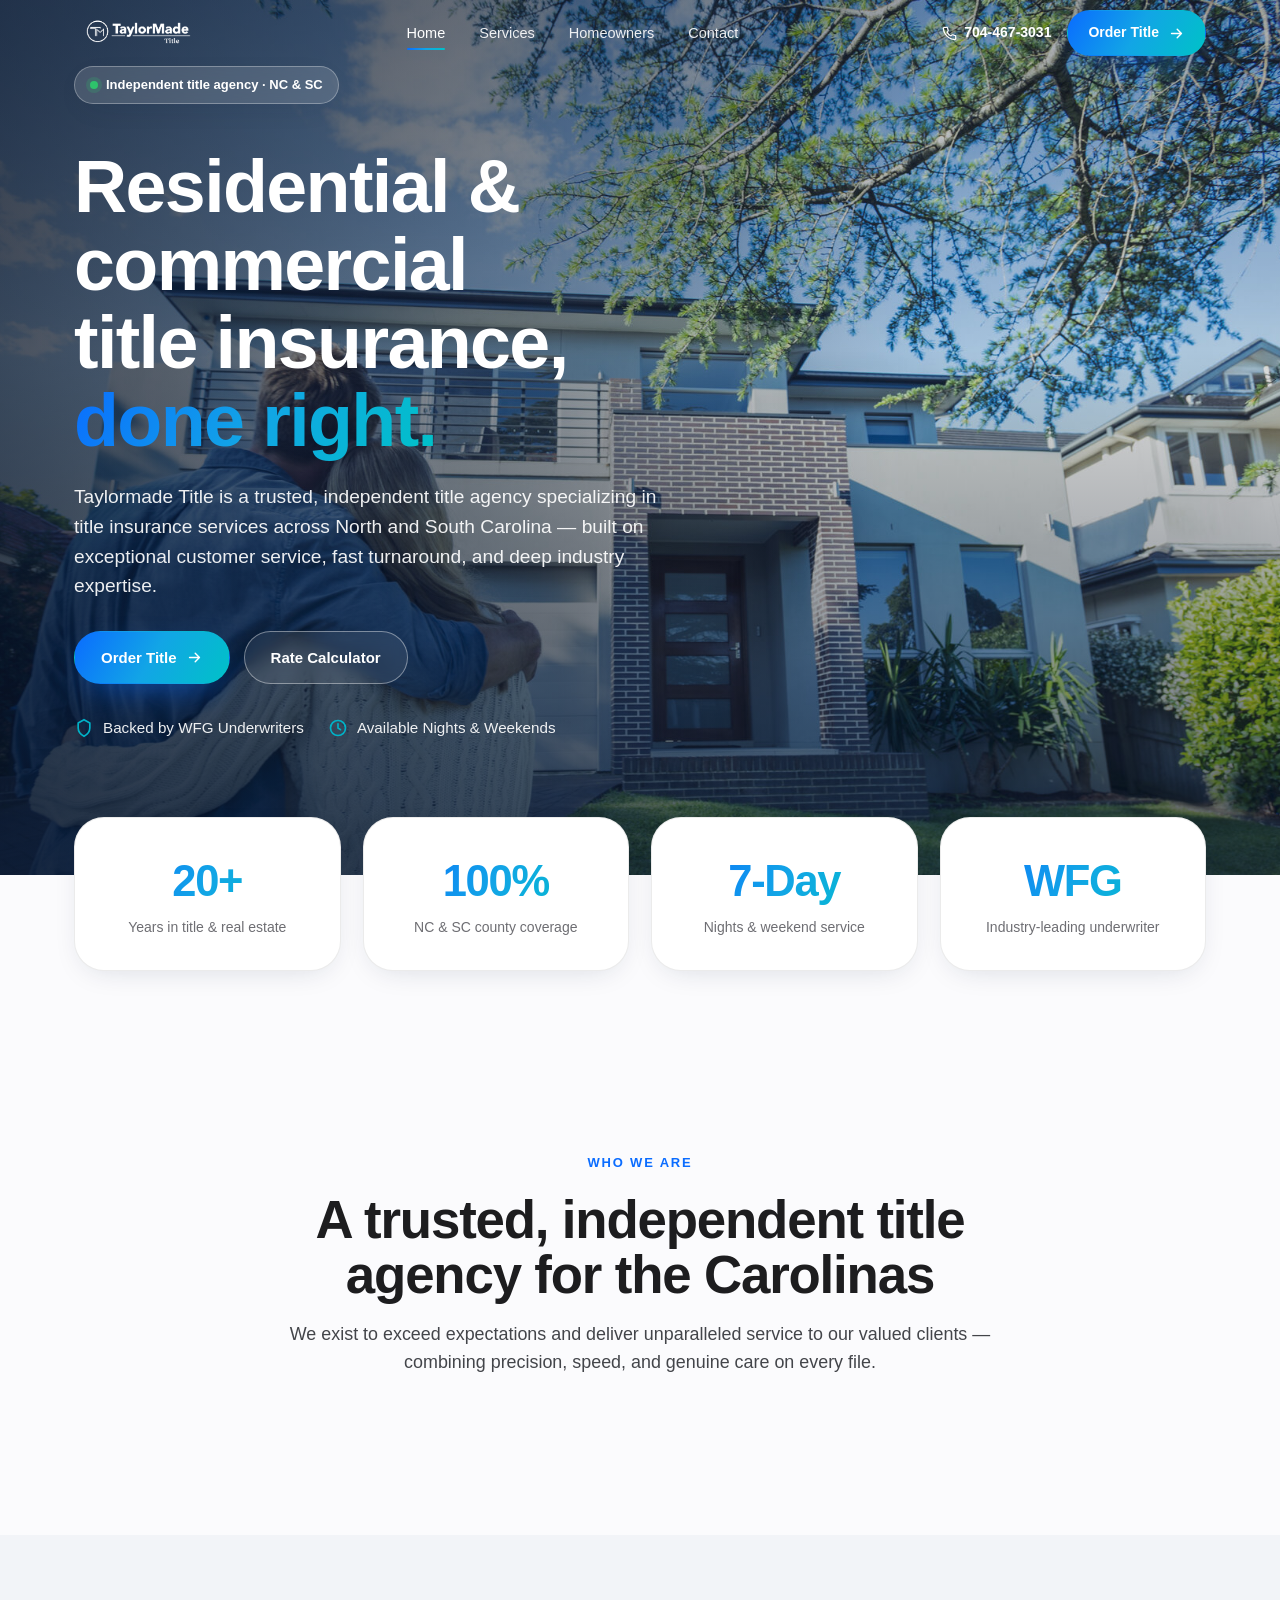
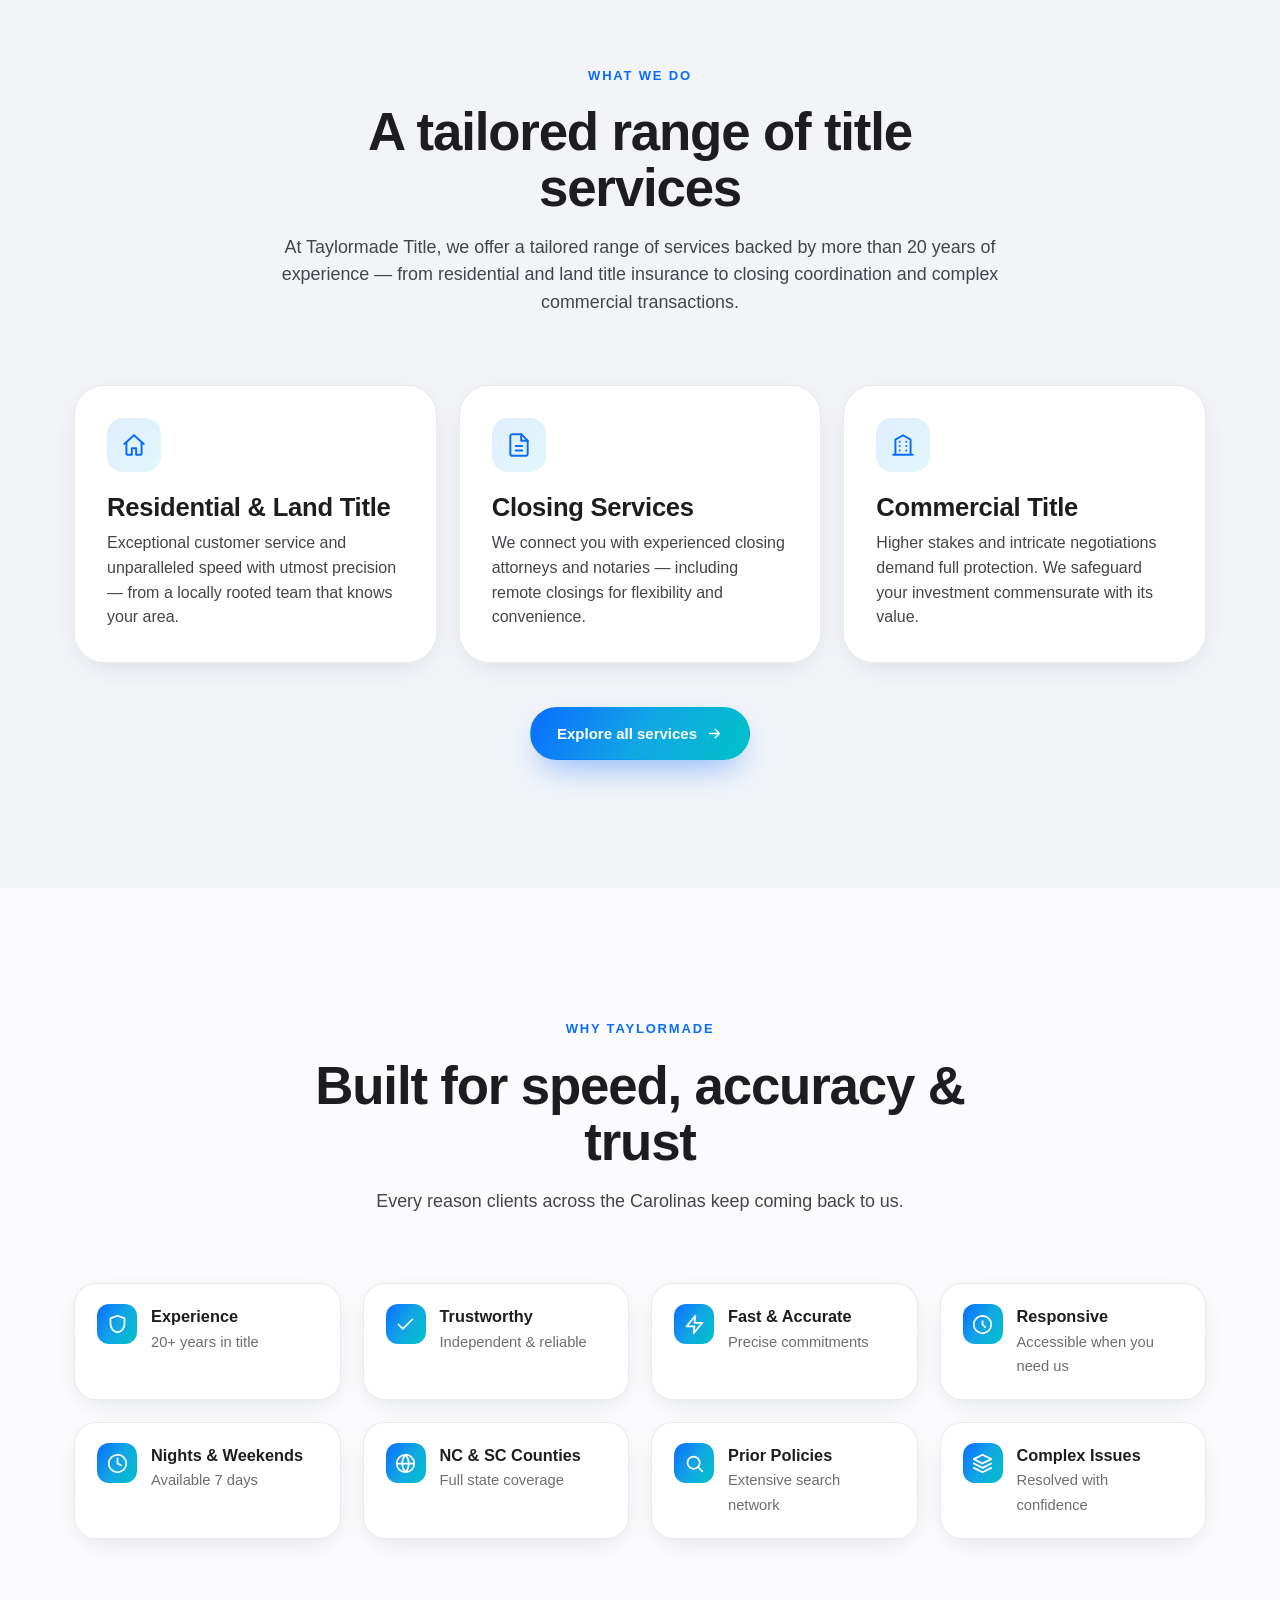
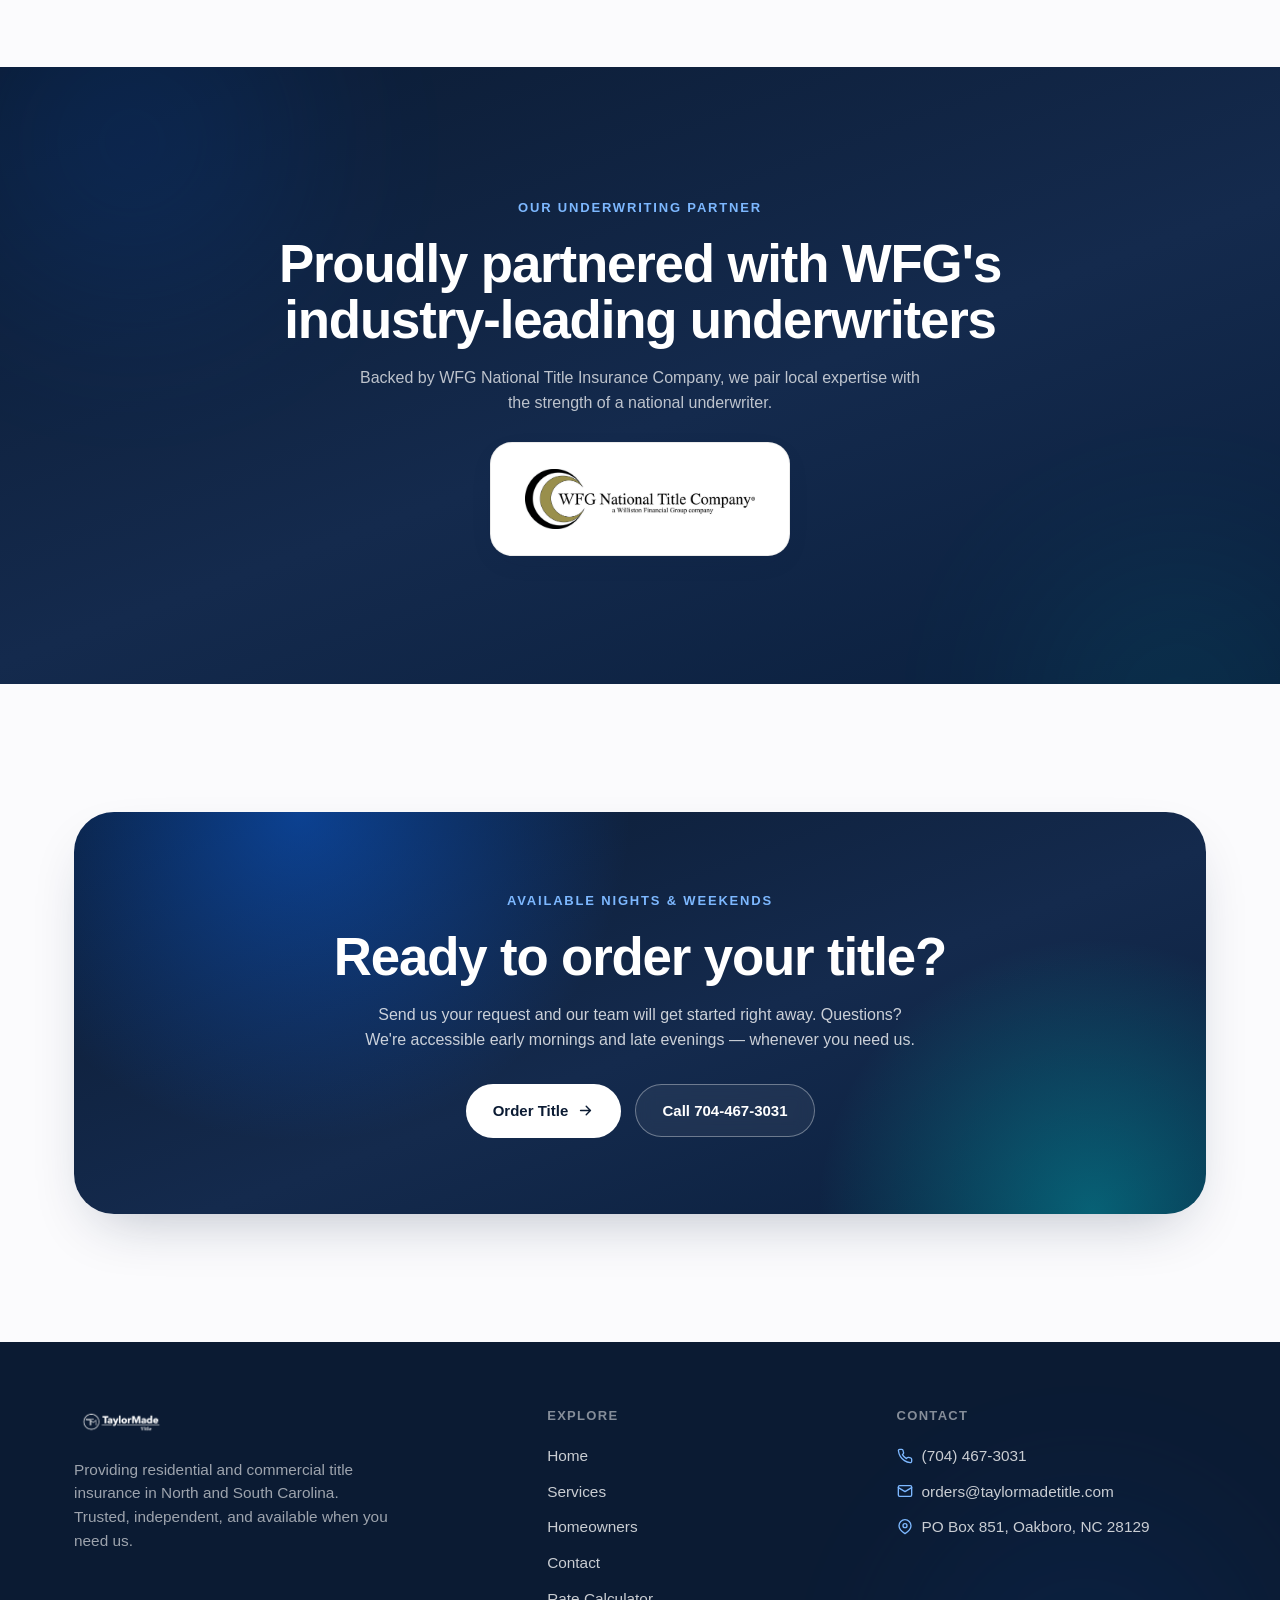
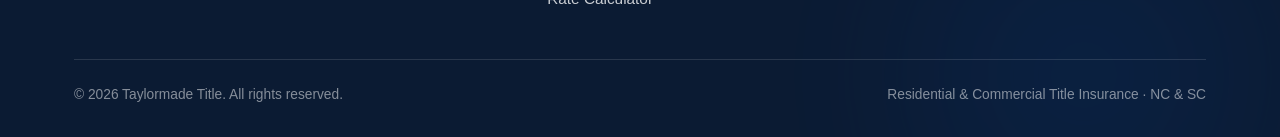
==== commit 617ab5c8: "v2: full-bleed background hero, bigger logo, Contact page, nav cleanup - Home hero rebuilt as full-b" ====
--- a/index.html
+++ b/index.html
@@ -15,13 +15,14 @@
 <header class="nav">
   <div class="nav__inner">
     <a href="index.html" class="nav__logo" aria-label="Taylormade Title home">
-      <img src="assets/img/logo-trans.png" alt="Taylormade Title" />
+      <img class="logo-dark" src="assets/img/logo-trans.png" alt="Taylormade Title" />
+      <img class="logo-light" src="assets/img/logo-white.png" alt="Taylormade Title" />
     </a>
     <nav class="nav__links">
       <a href="index.html" class="active">Home</a>
       <a href="services.html">Services</a>
       <a href="homeowners.html">Homeowners</a>
-      <a href="https://rates.wfgnationaltitle.com/" target="_blank" rel="noopener">Rate Calculator</a>
+      <a href="contact.html">Contact</a>
     </nav>
     <div class="nav__cta">
       <a href="tel:7044673031" class="nav__phone">
@@ -41,60 +42,36 @@
   <a href="index.html">Home</a>
   <a href="services.html">Services</a>
   <a href="homeowners.html">Homeowners</a>
-  <a href="https://rates.wfgnationaltitle.com/" target="_blank" rel="noopener">Rate Calculator</a>
+  <a href="contact.html">Contact</a>
   <a href="tel:7044673031">Call 704-467-3031</a>
   <a href="mailto:orders@taylormadetitle.com?subject=New Title Request Taylormade Title" class="btn btn--primary">Order Title</a>
 </div>
 
 <!-- HERO -->
-<section class="hero">
-  <div class="blob blob--a anim-float" style="top:-8%;right:-6%;"></div>
-  <div class="blob blob--c anim-float delay" style="bottom:-14%;left:-8%;"></div>
-  <div class="wrap">
-    <div class="hero__grid">
-      <div class="hero__copy" data-reveal>
-        <span class="hero__badge"><span class="dot"></span>Independent title agency · NC &amp; SC</span>
-        <h1>Residential &amp; commercial title insurance, <span class="text-grad">done right.</span></h1>
-        <p class="hero__sub">Taylormade Title is a trusted, independent title agency specializing in title insurance services across North and South Carolina — built on exceptional customer service, fast turnaround, and deep industry expertise.</p>
-        <div class="hero__actions">
-          <a href="mailto:orders@taylormadetitle.com?subject=New Title Request Taylormade Title" class="btn btn--primary">
-            Order Title
-            <svg viewBox="0 0 24 24" fill="none" stroke="currentColor" stroke-width="2" stroke-linecap="round" stroke-linejoin="round"><path d="M5 12h14M13 6l6 6-6 6"/></svg>
-          </a>
-          <a href="https://rates.wfgnationaltitle.com/" target="_blank" rel="noopener" class="btn btn--ghost">Rate Calculator</a>
-        </div>
-        <div class="hero__meta">
-          <div class="stat"><b class="text-grad">20+</b><span>Years of experience</span></div>
-          <div class="stat"><b class="text-grad">NC &amp; SC</b><span>Every county served</span></div>
-          <div class="stat"><b class="text-grad">7 days</b><span>Nights &amp; weekends</span></div>
-        </div>
-      </div>
-
-      <div class="hero__visual d2" data-reveal>
-        <div class="hero__img-card" data-parallax="14">
-          <img src="assets/img/hero-house.jpg" alt="Couple standing in front of their new home" />
-        </div>
-        <div class="float-card fc-1 anim-float" data-parallax="26">
-          <div class="fc-ico"><svg viewBox="0 0 24 24" fill="none" stroke="currentColor" stroke-width="2" stroke-linecap="round" stroke-linejoin="round"><path d="M12 22s8-4 8-10V5l-8-3-8 3v7c0 6 8 10 8 10z"/></svg></div>
-          <div class="fc-title">Clear-to-close</div>
-          <div class="fc-sub">Title you can trust</div>
-        </div>
-        <div class="float-card fc-2 anim-float delay" data-parallax="22">
-          <div class="fc-ico"><svg viewBox="0 0 24 24" fill="none" stroke="currentColor" stroke-width="2" stroke-linecap="round" stroke-linejoin="round"><path d="M13 2 3 14h9l-1 8 10-12h-9l1-8z"/></svg></div>
-          <div class="fc-title">Fast turnaround</div>
-          <div class="fc-sub">Accurate commitments</div>
-        </div>
-        <div class="float-card fc-3 anim-float" data-parallax="18">
-          <div class="pulse"><i></i></div>
-          <div><div class="fc-title">Available now</div><div class="fc-sub">Nights &amp; weekends</div></div>
-        </div>
+<section class="hero hero--home" id="top">
+  <div class="hero__bg"><img src="assets/img/hero-house.jpg" alt="Couple standing in front of their new home" fetchpriority="high" /></div>
+  <div class="wrap">
+    <div class="hero__content" data-reveal>
+      <span class="hero__badge"><span class="dot"></span>Independent title agency · NC &amp; SC</span>
+      <h1>Residential &amp; commercial title insurance, <span class="text-grad">done right.</span></h1>
+      <p class="hero__sub">Taylormade Title is a trusted, independent title agency specializing in title insurance services across North and South Carolina — built on exceptional customer service, fast turnaround, and deep industry expertise.</p>
+      <div class="hero__actions">
+        <a href="mailto:orders@taylormadetitle.com?subject=New Title Request Taylormade Title" class="btn btn--primary">
+          Order Title
+          <svg viewBox="0 0 24 24" fill="none" stroke="currentColor" stroke-width="2" stroke-linecap="round" stroke-linejoin="round"><path d="M5 12h14M13 6l6 6-6 6"/></svg>
+        </a>
+        <a href="https://rates.wfgnationaltitle.com/" target="_blank" rel="noopener" class="btn btn--ghost">Rate Calculator</a>
+      </div>
+      <div class="hero-badges">
+        <span><svg viewBox="0 0 24 24" fill="none" stroke="currentColor" stroke-width="2" stroke-linecap="round" stroke-linejoin="round"><path d="M12 2l7 4v6c0 5-3.5 8-7 10-3.5-2-7-5-7-10V6l7-4z"/></svg> Backed by WFG Underwriters</span>
+        <span><svg viewBox="0 0 24 24" fill="none" stroke="currentColor" stroke-width="2" stroke-linecap="round" stroke-linejoin="round"><circle cx="12" cy="12" r="9"/><path d="M12 7v5l3 2"/></svg> Available Nights &amp; Weekends</span>
       </div>
     </div>
   </div>
 </section>
 
 <!-- TRUST STATS -->
-<section class="section section--tight">
+<section class="section section--tight stats-float">
   <div class="wrap">
     <div class="stats">
       <div class="stat-card" data-reveal><b class="text-grad">20+</b><span>Years in title &amp; real estate</span></div>
@@ -241,6 +218,7 @@
           <a href="index.html">Home</a>
           <a href="services.html">Services</a>
           <a href="homeowners.html">Homeowners</a>
+          <a href="contact.html">Contact</a>
           <a href="https://rates.wfgnationaltitle.com/" target="_blank" rel="noopener">Rate Calculator</a>
         </div>
       </div>
--- a/assets/css/style.css
+++ b/assets/css/style.css
@@ -127,7 +127,8 @@
   box-shadow: 0 1px 0 rgba(0,0,0,0.06);
 }
 .nav__logo { display: flex; align-items: center; }
-.nav__logo img { height: 30px; width: auto; }
+.nav__logo img { height: 46px; width: auto; }
+.nav__logo .logo-light { display: none; }
 .nav__links { display: flex; align-items: center; gap: 34px; }
 .nav__links a {
   font-size: 14.5px; font-weight: 500; color: var(--ink-soft);
@@ -416,3 +417,95 @@
   .footer__grid { grid-template-columns: 1fr; }
   .hero__meta { gap: 22px; }
 }
+
+/* =========================================================
+   v2 — background hero, transparent nav, subhero, contact
+   ========================================================= */
+
+/* Transparent nav over dark hero (top of every page) */
+.nav:not(.scrolled) { background: transparent; box-shadow: none; }
+.nav:not(.scrolled) .nav__links a { color: rgba(255,255,255,.9); }
+.nav:not(.scrolled) .nav__links a:hover,
+.nav:not(.scrolled) .nav__links a.active { color: #fff; }
+.nav:not(.scrolled) .nav__phone { color: #fff; }
+.nav:not(.scrolled) .nav__phone svg { color: #fff; }
+.nav:not(.scrolled) .logo-dark { display: none; }
+.nav:not(.scrolled) .logo-light { display: block; }
+.nav:not(.scrolled) .nav__burger { background: rgba(255,255,255,.15); border-color: rgba(255,255,255,.4); }
+.nav:not(.scrolled) .nav__burger span { background: #fff; }
+.nav.scrolled .logo-light { display: none; }
+.nav.scrolled .logo-dark { display: block; }
+
+/* Home full-bleed background hero */
+.hero--home { min-height: 92svh; display: flex; align-items: center; color: #fff;
+  padding-top: var(--nav-h); padding-bottom: clamp(120px, 15vh, 190px); }
+.hero--home .hero__bg { position: absolute; inset: 0; z-index: 0; }
+.hero--home .hero__bg img { width: 100%; height: 100%; object-fit: cover; }
+.hero--home .hero__bg::after { content: ""; position: absolute; inset: 0;
+  background:
+    linear-gradient(180deg, rgba(8,20,40,.34) 0%, rgba(8,20,40,.12) 40%, rgba(8,20,40,.66) 100%),
+    linear-gradient(100deg, rgba(8,20,40,.74) 0%, rgba(8,20,40,.28) 48%, rgba(8,20,40,0) 68%); }
+.hero--home .wrap { position: relative; z-index: 2; }
+.hero--home .hero__content { max-width: 720px; }
+.hero--home h1 { color: #fff; margin: 18px 0 22px; text-wrap: balance; }
+.hero--home .hero__sub { color: rgba(255,255,255,.92); max-width: 600px; margin-bottom: 30px; }
+.hero--home .hero__badge { background: rgba(255,255,255,.14); border-color: rgba(255,255,255,.3); color: #fff; }
+.hero--home .btn--ghost { color: #fff; border-color: rgba(255,255,255,.4); background: rgba(255,255,255,.08); }
+.hero--home .btn--ghost:hover { background: rgba(255,255,255,.18); }
+.hero-badges { display: flex; flex-wrap: wrap; gap: 24px; margin-top: 32px; }
+.hero-badges span { display: inline-flex; align-items: center; gap: 9px; font-size: .95rem; color: rgba(255,255,255,.92); font-weight: 500; }
+.hero-badges svg { width: 20px; height: 20px; color: var(--brand-2); flex: none; }
+.hero__scroll { position: absolute; left: 50%; bottom: 22px; transform: translateX(-50%); z-index: 2;
+  display: flex; flex-direction: column; align-items: center; gap: 8px;
+  color: rgba(255,255,255,.7); font-size: .72rem; letter-spacing: .14em; text-transform: uppercase; }
+.hero__scroll .mouse { width: 22px; height: 34px; border: 2px solid rgba(255,255,255,.5); border-radius: 12px; position: relative; }
+.hero__scroll .mouse::after { content: ""; position: absolute; top: 6px; left: 50%; transform: translateX(-50%);
+  width: 3px; height: 6px; background: #fff; border-radius: 2px; animation: scrolldot 1.8s var(--ease) infinite; }
+@keyframes scrolldot { 0% { opacity: 0; transform: translate(-50%, 0); } 40% { opacity: 1; } 80% { opacity: 0; transform: translate(-50%, 10px); } 100% { opacity: 0; } }
+
+/* Floating stats card overlapping hero */
+.stats-float { position: relative; z-index: 5; margin-top: -58px; padding-top: 0; }
+@media (max-width: 720px){ .stats-float { margin-top: -30px; } }
+
+/* Dark subhero for interior pages */
+.subhero { padding-top: calc(var(--nav-h) + clamp(48px, 7vw, 84px)); padding-bottom: clamp(40px, 6vw, 72px);
+  background: var(--grad-ink); color: #fff; position: relative; overflow: hidden; }
+.subhero::before { content: ""; position: absolute; width: 460px; height: 460px; border-radius: 50%;
+  background: radial-gradient(circle, rgba(10,108,255,.4), transparent 70%); filter: blur(60px); top: -170px; right: -70px; }
+.subhero::after { content: ""; position: absolute; width: 420px; height: 420px; border-radius: 50%;
+  background: radial-gradient(circle, rgba(0,194,199,.32), transparent 70%); filter: blur(60px); bottom: -210px; left: -110px; }
+.subhero .wrap { position: relative; z-index: 2; }
+.subhero .section-head { margin-bottom: 0; }
+.subhero .eyebrow { color: #7db8ff; }
+.subhero h1 { color: #fff; }
+.subhero p { color: rgba(255,255,255,.85); }
+
+/* Expanded coverage callout */
+.callout { display: flex; gap: 22px; align-items: center; justify-content: space-between; flex-wrap: wrap;
+  padding: 30px 34px; border-radius: var(--r-lg);
+  background: linear-gradient(120deg, rgba(10,108,255,.09), rgba(0,194,199,.09)); border: 1px solid var(--line); box-shadow: var(--shadow-soft); }
+.callout__t h3 { margin-bottom: 8px; }
+.callout__t p { font-size: 1rem; max-width: 640px; margin: 0; }
+.callout .btn { flex: none; }
+
+/* Contact page */
+.contact-grid { display: grid; grid-template-columns: 1fr 1fr; gap: 30px; align-items: start; }
+.contact-cards { display: grid; gap: 18px; }
+.contact-card { display: flex; gap: 16px; align-items: flex-start; padding: 24px;
+  background: var(--white); border: 1px solid var(--line); border-radius: var(--r); box-shadow: var(--shadow-soft);
+  transition: transform .4s var(--ease), box-shadow .4s var(--ease); }
+.contact-card:hover { transform: translateY(-5px); box-shadow: var(--shadow-card); }
+.contact-card .ci { flex: 0 0 auto; width: 48px; height: 48px; border-radius: 14px; display: grid; place-items: center; background: var(--grad-brand); color: #fff; }
+.contact-card .ci svg { width: 22px; height: 22px; }
+.contact-card h3 { font-size: 1.05rem; margin-bottom: 4px; }
+.contact-card a, .contact-card p { color: var(--ink-soft); font-size: 1rem; }
+.contact-card a:hover { color: var(--brand); }
+.form-card { padding: clamp(26px, 4vw, 40px); background: var(--white); border: 1px solid var(--line); border-radius: var(--r-lg); box-shadow: var(--shadow-card); }
+.form-row { display: grid; grid-template-columns: 1fr 1fr; gap: 16px; }
+.field { margin-bottom: 16px; }
+.field label { display: block; font-size: .85rem; font-weight: 600; color: var(--ink); margin-bottom: 7px; }
+.field input, .field textarea, .field select { width: 100%; padding: 13px 15px; border: 1px solid var(--line); border-radius: 12px;
+  font: inherit; font-size: .98rem; color: var(--ink); background: var(--bg); transition: border-color .25s var(--ease), box-shadow .25s var(--ease); }
+.field input:focus, .field textarea:focus, .field select:focus { outline: none; border-color: var(--brand); box-shadow: 0 0 0 3px rgba(10,108,255,.15); background: #fff; }
+.field textarea { resize: vertical; min-height: 130px; }
+@media (max-width: 820px){ .contact-grid { grid-template-columns: 1fr; } .form-row { grid-template-columns: 1fr; } }
